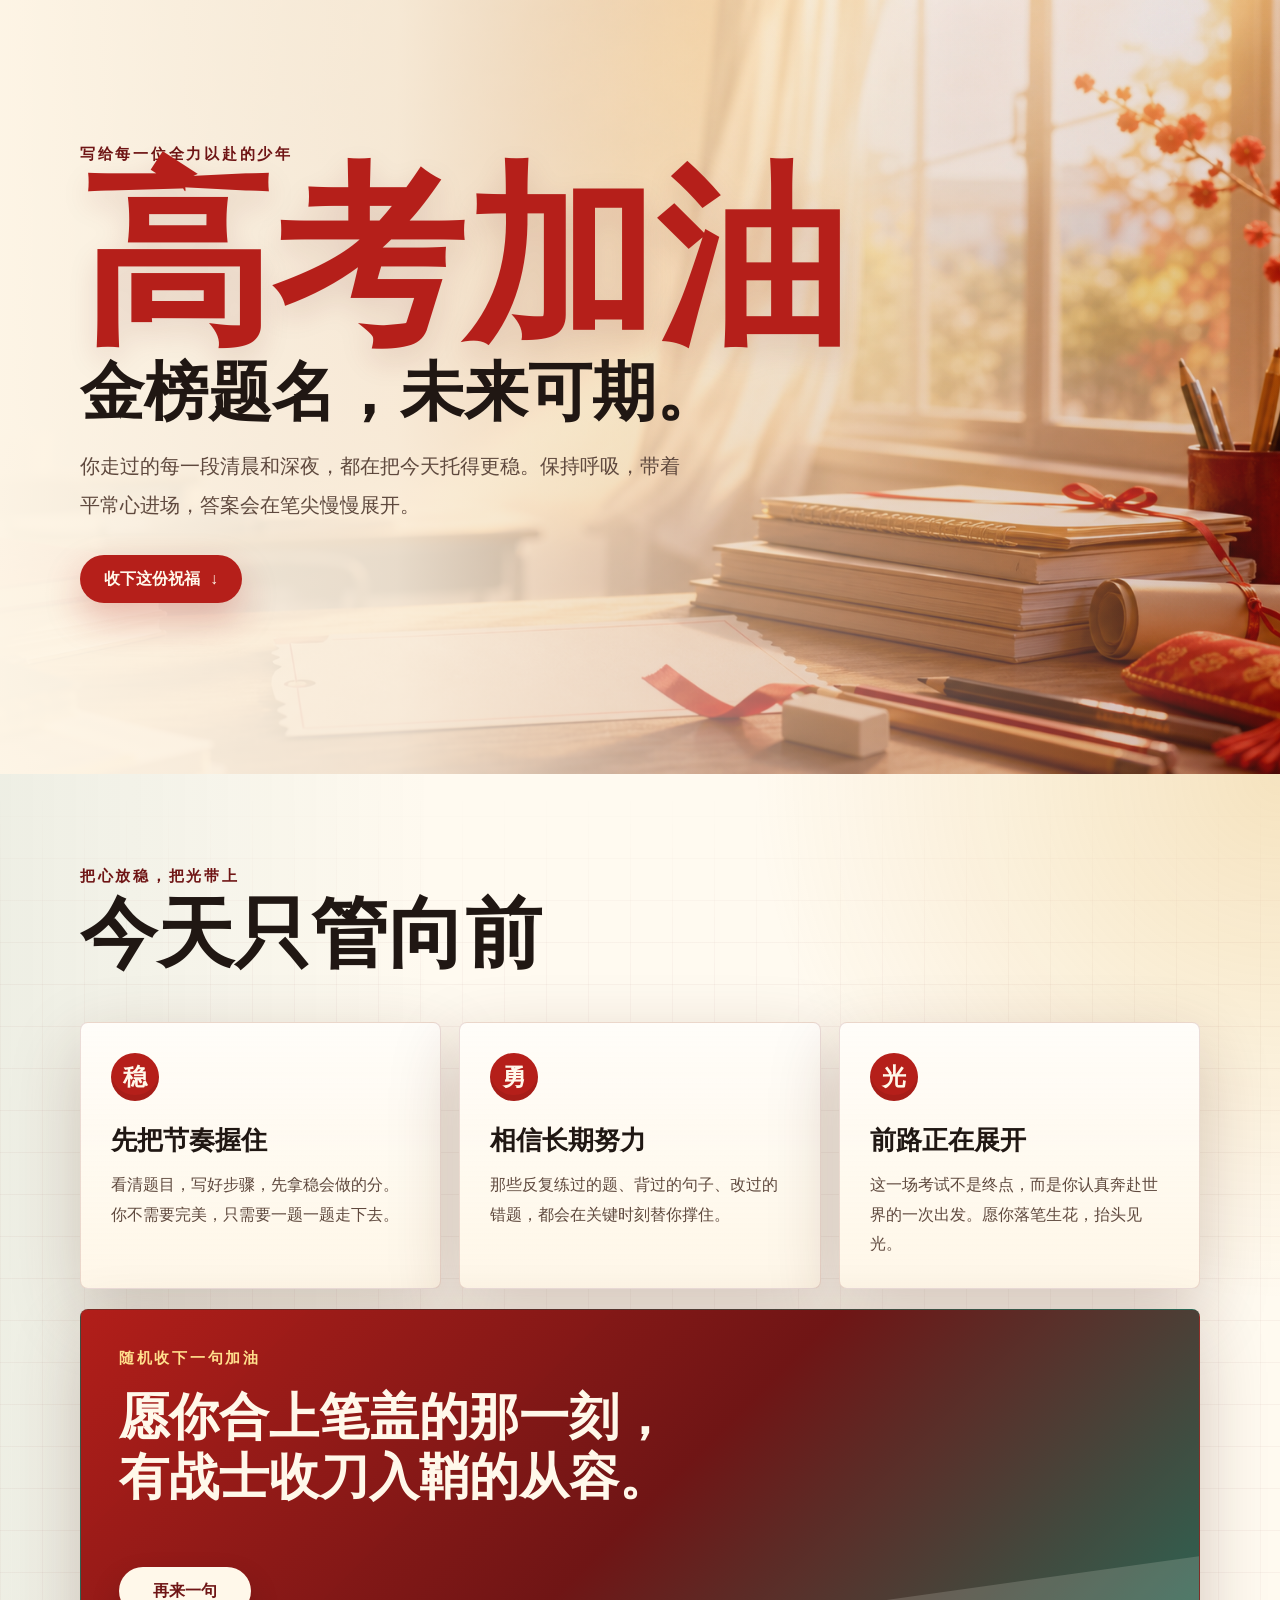
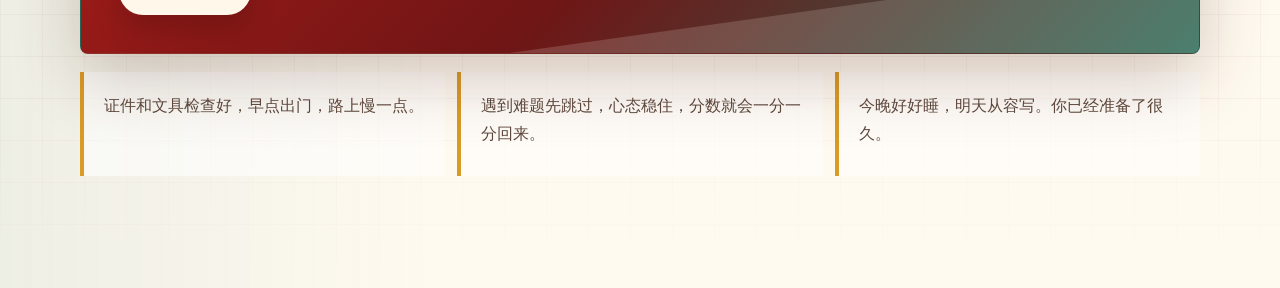
==== index.html @ 151a2efc "Create gaokao cheer site" ====
<!doctype html>
<html lang="zh-CN">
  <head>
    <meta charset="utf-8">
    <meta name="viewport" content="width=device-width, initial-scale=1">
    <title>高考加油 | 金榜题名 未来可期</title>
    <meta
      name="description"
      content="送给所有高考生的一页温暖祝福：高考加油，金榜题名，未来可期。"
    >
    <link rel="preload" href="assets/gaokao-hero.png" as="image">
    <link rel="stylesheet" href="styles.css">
  </head>
  <body>
    <main>
      <section class="hero" aria-labelledby="hero-title">
        <img
          class="hero__image"
          src="assets/gaokao-hero.png"
          alt="晨光中的课桌、书本和文具"
        >
        <div class="hero__veil" aria-hidden="true"></div>
        <div class="hero__content">
          <p class="hero__kicker">写给每一位全力以赴的少年</p>
          <h1 id="hero-title">高考加油</h1>
          <p class="hero__promise"><span>金榜题名，</span><span>未来可期。</span></p>
          <p class="hero__copy">
            你走过的每一段清晨和深夜，都在把今天托得更稳。保持呼吸，带着平常心进场，答案会在笔尖慢慢展开。
          </p>
          <a class="hero__link" href="#cheer">收下这份祝福</a>
        </div>
      </section>

      <section class="cheer" id="cheer" aria-labelledby="cheer-title">
        <div class="section-shell">
          <div class="section-heading">
            <p class="section-heading__eyebrow">把心放稳，把光带上</p>
            <h2 id="cheer-title">今天只管向前</h2>
          </div>

          <div class="wish-grid" aria-label="高考祝福">
            <article class="wish-card">
              <span class="wish-card__mark">稳</span>
              <h3>先把节奏握住</h3>
              <p>看清题目，写好步骤，先拿稳会做的分。你不需要完美，只需要一题一题走下去。</p>
            </article>
            <article class="wish-card">
              <span class="wish-card__mark">勇</span>
              <h3>相信长期努力</h3>
              <p>那些反复练过的题、背过的句子、改过的错题，都会在关键时刻替你撑住。</p>
            </article>
            <article class="wish-card">
              <span class="wish-card__mark">光</span>
              <h3>前路正在展开</h3>
              <p>这一场考试不是终点，而是你认真奔赴世界的一次出发。愿你落笔生花，抬头见光。</p>
            </article>
          </div>

          <div class="blessing-panel" aria-live="polite">
            <p class="blessing-panel__label">随机收下一句加油</p>
            <p class="blessing-panel__text" id="blessingText">
              愿你合上笔盖的那一刻，有战士收刀入鞘的从容。
            </p>
            <button class="blessing-panel__button" id="blessingButton" type="button">
              再来一句
            </button>
          </div>

          <div class="calm-notes" aria-label="考前安心短句">
            <p>证件和文具检查好，早点出门，路上慢一点。</p>
            <p>遇到难题先跳过，心态稳住，分数就会一分一分回来。</p>
            <p>今晚好好睡，明天从容写。你已经准备了很久。</p>
          </div>
        </div>
      </section>
    </main>

    <script src="script.js"></script>
  </body>
</html>
---- styles.css ----
:root {
  color-scheme: light;
  --ink: #201713;
  --ink-soft: #5f493e;
  --paper: #fff7e8;
  --paper-deep: #f5e3c4;
  --red: #b51f1a;
  --red-deep: #6f1515;
  --gold: #d89b26;
  --jade: #246d5a;
  --shadow: 0 24px 70px rgba(74, 30, 17, 0.22);
}

* {
  box-sizing: border-box;
}

html {
  scroll-behavior: smooth;
}

body {
  margin: 0;
  min-width: 320px;
  color: var(--ink);
  background:
    linear-gradient(135deg, rgba(181, 31, 26, 0.07), transparent 38%),
    linear-gradient(180deg, var(--paper), #fffdf6 46%, #f7ead5);
  font-family:
    "Songti SC",
    "Noto Serif CJK SC",
    "Source Han Serif SC",
    "STSong",
    serif;
}

body::selection {
  color: #fffaf0;
  background: var(--red);
}

a {
  color: inherit;
}

button,
a {
  -webkit-tap-highlight-color: transparent;
}

.hero {
  position: relative;
  display: grid;
  min-height: 86svh;
  overflow: hidden;
  isolation: isolate;
}

.hero__image,
.hero__veil {
  position: absolute;
  inset: 0;
}

.hero__image {
  z-index: -2;
  width: 100%;
  height: 100%;
  object-fit: cover;
  object-position: center;
  filter: saturate(1.06) contrast(1.02);
}

.hero__veil {
  z-index: -1;
  background:
    linear-gradient(90deg, rgba(255, 247, 232, 0.98) 0%, rgba(255, 247, 232, 0.86) 31%, rgba(255, 247, 232, 0.42) 57%, rgba(104, 32, 22, 0.1) 100%),
    linear-gradient(180deg, rgba(72, 17, 12, 0.05), rgba(105, 27, 18, 0.24));
}

.hero__content {
  width: min(1120px, calc(100% - 40px));
  margin: 0 auto;
  padding: clamp(42px, 9vh, 88px) 0 clamp(56px, 12vh, 108px);
  align-self: center;
}

.hero__kicker,
.section-heading__eyebrow,
.blessing-panel__label {
  margin: 0;
  color: var(--red-deep);
  font-size: clamp(0.8rem, 1.5vw, 0.95rem);
  font-weight: 700;
  letter-spacing: 0.18em;
  text-transform: uppercase;
}

.hero h1 {
  max-width: 6em;
  margin: 12px 0 0;
  color: var(--red);
  font-size: clamp(4.6rem, 16vw, 12rem);
  line-height: 0.86;
  letter-spacing: 0;
  text-shadow: 0 12px 30px rgba(108, 20, 14, 0.13);
}

.hero__promise {
  margin: 18px 0 0;
  color: var(--ink);
  font-size: clamp(1.8rem, 5vw, 4.5rem);
  font-weight: 800;
  line-height: 1.02;
}

.hero__promise span {
  display: inline-block;
  white-space: nowrap;
}

.hero__copy {
  max-width: 610px;
  margin: 22px 0 0;
  color: var(--ink-soft);
  font-size: clamp(1.02rem, 2.2vw, 1.28rem);
  line-height: 1.9;
}

.hero__link,
.blessing-panel__button {
  display: inline-flex;
  align-items: center;
  justify-content: center;
  min-height: 48px;
  border: 0;
  border-radius: 999px;
  background: var(--red);
  color: #fff8ea;
  font: 800 1rem/1 "Songti SC", "Noto Serif CJK SC", serif;
  letter-spacing: 0;
  text-decoration: none;
  box-shadow: 0 16px 36px rgba(181, 31, 26, 0.28);
  cursor: pointer;
  transition:
    transform 180ms ease,
    box-shadow 180ms ease,
    background 180ms ease;
}

.hero__link {
  margin-top: 30px;
  padding: 0 24px;
}

.hero__link::after {
  content: "↓";
  margin-left: 10px;
  font-family: serif;
}

.hero__link:hover,
.blessing-panel__button:hover {
  background: #941c18;
  box-shadow: 0 18px 44px rgba(181, 31, 26, 0.34);
  transform: translateY(-2px);
}

.hero__link:focus-visible,
.blessing-panel__button:focus-visible {
  outline: 3px solid rgba(36, 109, 90, 0.55);
  outline-offset: 4px;
}

.cheer {
  position: relative;
  padding: clamp(52px, 8vw, 92px) 0 clamp(64px, 9vw, 112px);
  background:
    linear-gradient(90deg, rgba(36, 109, 90, 0.08), transparent 34%),
    radial-gradient(circle at top right, rgba(216, 155, 38, 0.24), transparent 31%),
    #fffaf0;
}

.cheer::before {
  content: "";
  position: absolute;
  inset: 0;
  pointer-events: none;
  opacity: 0.32;
  background-image:
    linear-gradient(rgba(111, 21, 21, 0.13) 1px, transparent 1px),
    linear-gradient(90deg, rgba(111, 21, 21, 0.1) 1px, transparent 1px);
  background-size: 42px 42px;
  mask-image: linear-gradient(180deg, transparent, #000 18%, #000 82%, transparent);
}

.section-shell {
  position: relative;
  width: min(1120px, calc(100% - 40px));
  margin: 0 auto;
}

.section-heading {
  display: grid;
  gap: 10px;
  max-width: 720px;
}

.section-heading h2 {
  margin: 0;
  font-size: clamp(2.3rem, 6vw, 5.2rem);
  line-height: 1;
  letter-spacing: 0;
}

.wish-grid {
  display: grid;
  grid-template-columns: repeat(3, minmax(0, 1fr));
  gap: 18px;
  margin-top: clamp(28px, 5vw, 48px);
}

.wish-card {
  min-height: 260px;
  padding: clamp(22px, 3vw, 30px);
  border: 1px solid rgba(111, 21, 21, 0.14);
  border-radius: 8px;
  background:
    linear-gradient(180deg, rgba(255, 255, 255, 0.72), rgba(255, 247, 232, 0.92)),
    var(--paper);
  box-shadow: var(--shadow);
}

.wish-card__mark {
  display: grid;
  width: 48px;
  height: 48px;
  place-items: center;
  border-radius: 50%;
  background: var(--red);
  color: #fff8ea;
  font-size: 1.5rem;
  font-weight: 900;
  box-shadow: inset 0 -6px 0 rgba(0, 0, 0, 0.08);
}

.wish-card h3 {
  margin: 24px 0 0;
  font-size: clamp(1.35rem, 2.5vw, 1.65rem);
  line-height: 1.2;
}

.wish-card p {
  margin: 14px 0 0;
  color: var(--ink-soft);
  font-size: 1rem;
  line-height: 1.82;
}

.blessing-panel {
  position: relative;
  margin-top: 20px;
  min-height: 258px;
  padding: clamp(24px, 4vw, 38px);
  overflow: hidden;
  border: 1px solid rgba(36, 109, 90, 0.22);
  border-radius: 8px;
  background:
    linear-gradient(135deg, rgba(181, 31, 26, 0.94), rgba(111, 21, 21, 0.96) 52%, rgba(36, 109, 90, 0.94)),
    #7f1714;
  color: #fff8ea;
  box-shadow: 0 24px 68px rgba(71, 29, 19, 0.24);
}

.blessing-panel::after {
  content: "";
  position: absolute;
  inset: auto -10% -45% 38%;
  height: 210px;
  transform: rotate(-8deg);
  background: rgba(255, 248, 234, 0.16);
  pointer-events: none;
}

.blessing-panel__label {
  color: #ffdf8d;
}

.blessing-panel__text {
  position: relative;
  max-width: 760px;
  min-height: 3.1em;
  margin: 18px 0 24px;
  font-size: clamp(1.45rem, 4vw, 3.15rem);
  font-weight: 850;
  line-height: 1.2;
  text-wrap: balance;
}

.blessing-panel__button {
  position: relative;
  z-index: 1;
  min-width: 132px;
  padding: 0 22px;
  background: #fff8ea;
  color: var(--red-deep);
  box-shadow: 0 14px 30px rgba(0, 0, 0, 0.17);
}

.blessing-panel__button:hover {
  background: #ffeab4;
  color: #5c100e;
}

.calm-notes {
  display: grid;
  grid-template-columns: repeat(3, minmax(0, 1fr));
  gap: 12px;
  margin-top: 18px;
}

.calm-notes p {
  margin: 0;
  min-height: 104px;
  padding: 20px 20px 18px;
  border-left: 4px solid var(--gold);
  background: rgba(255, 255, 255, 0.58);
  color: var(--ink-soft);
  font-size: 0.98rem;
  line-height: 1.75;
}

.petal {
  position: fixed;
  z-index: 10;
  left: var(--x);
  top: var(--y);
  color: var(--petal-color);
  font-weight: 900;
  pointer-events: none;
  transform: translate(-50%, -50%);
  animation: petal-burst 900ms ease-out forwards;
}

@keyframes petal-burst {
  0% {
    opacity: 0;
    transform: translate(-50%, -50%) scale(0.62) rotate(0deg);
  }
  14% {
    opacity: 1;
  }
  100% {
    opacity: 0;
    transform:
      translate(calc(-50% + var(--dx)), calc(-50% + var(--dy)))
      scale(1.12)
      rotate(var(--rotate));
  }
}

@media (max-width: 900px) {
  .wish-grid,
  .calm-notes {
    grid-template-columns: 1fr;
  }

  .wish-card {
    min-height: 0;
  }
}

@media (max-width: 760px) {
  .hero {
    min-height: 82svh;
  }

  .hero__image {
    object-position: 58% center;
  }

  .hero__veil {
    background:
      linear-gradient(180deg, rgba(255, 247, 232, 0.96) 0%, rgba(255, 247, 232, 0.82) 46%, rgba(255, 247, 232, 0.35) 100%),
      linear-gradient(90deg, rgba(255, 247, 232, 0.95), rgba(255, 247, 232, 0.26));
  }

  .hero__content,
  .section-shell {
    width: min(100% - 28px, 1120px);
  }

  .hero__content {
    padding-top: 36px;
    padding-bottom: 48px;
    align-self: start;
  }

  .hero h1 {
    max-width: 4em;
    font-size: clamp(4rem, 23vw, 7rem);
  }

  .hero__promise {
    max-width: 7em;
  }

  .hero__copy {
    max-width: 28em;
    font-size: 1rem;
    line-height: 1.78;
  }

  .hero__link,
  .blessing-panel__button {
    width: 100%;
  }

  .blessing-panel {
    min-height: 250px;
  }

  .calm-notes p {
    min-height: 0;
  }
}

@media (prefers-reduced-motion: reduce) {
  *,
  *::before,
  *::after {
    scroll-behavior: auto !important;
    transition-duration: 0.001ms !important;
    animation-duration: 0.001ms !important;
    animation-iteration-count: 1 !important;
  }

  .petal {
    display: none;
  }
}
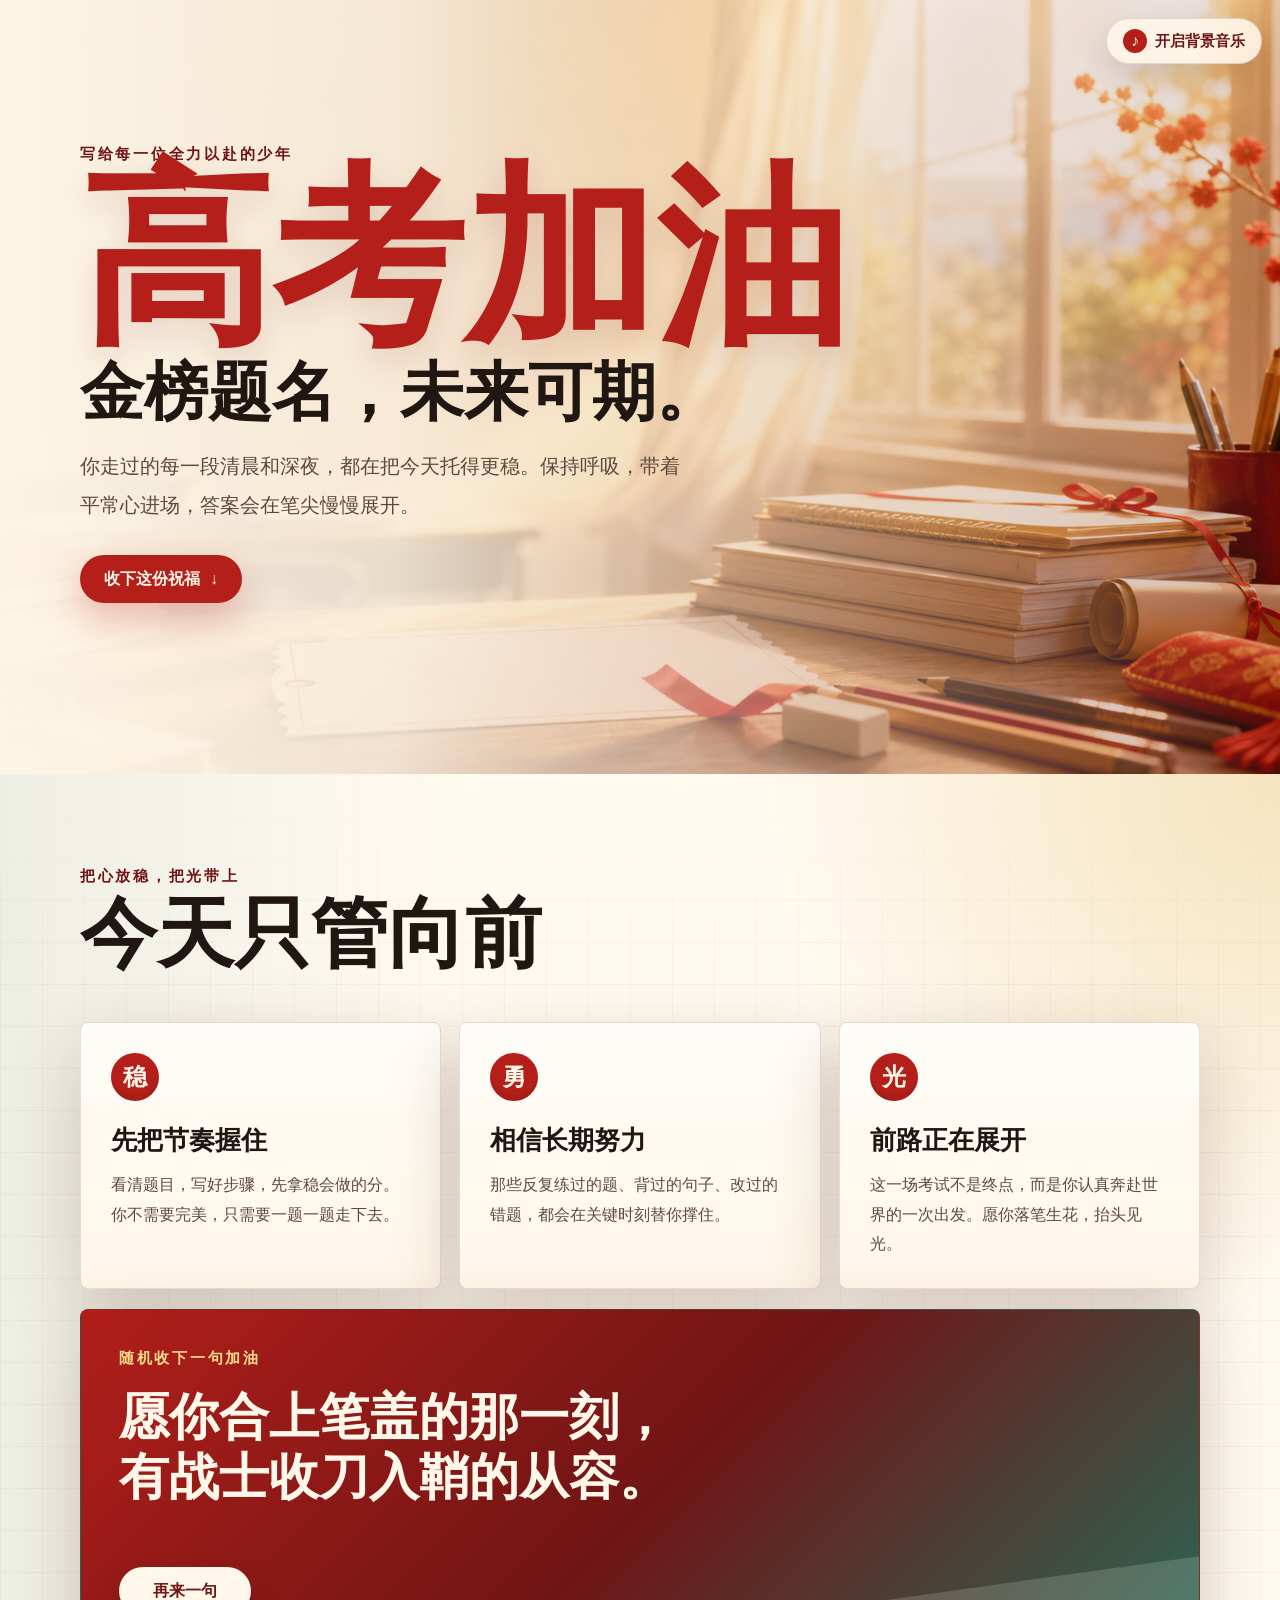
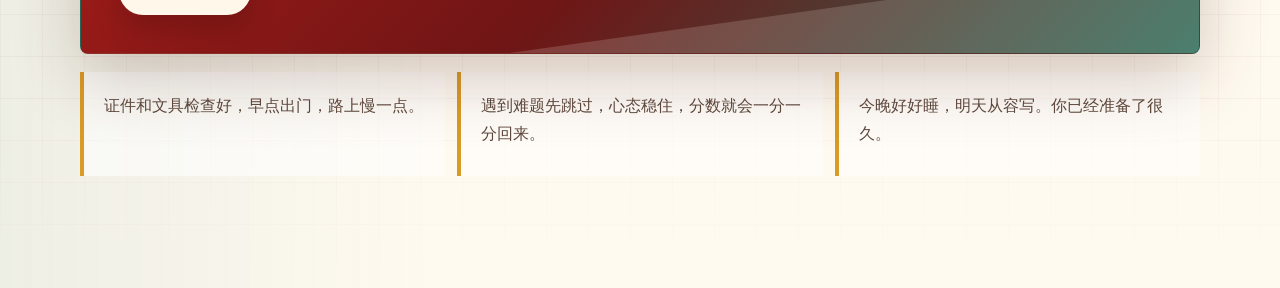
==== commit fa27f6ce: "Improve mobile layout and add music control" ====
--- a/index.html
+++ b/index.html
@@ -8,10 +8,22 @@
       name="description"
       content="送给所有高考生的一页温暖祝福：高考加油，金榜题名，未来可期。"
     >
+    <link rel="icon" href="data:,">
     <link rel="preload" href="assets/gaokao-hero.png" as="image">
     <link rel="stylesheet" href="styles.css">
   </head>
   <body>
+    <button
+      class="music-button"
+      id="musicButton"
+      type="button"
+      aria-pressed="false"
+      aria-label="开启背景音乐"
+    >
+      <span class="music-button__icon" aria-hidden="true">♪</span>
+      <span class="music-button__text">开启背景音乐</span>
+    </button>
+
     <main>
       <section class="hero" aria-labelledby="hero-title">
         <img
@@ -22,7 +34,7 @@
         <div class="hero__veil" aria-hidden="true"></div>
         <div class="hero__content">
           <p class="hero__kicker">写给每一位全力以赴的少年</p>
-          <h1 id="hero-title">高考加油</h1>
+          <h1 id="hero-title"><span>高考</span><span>加油</span></h1>
           <p class="hero__promise"><span>金榜题名，</span><span>未来可期。</span></p>
           <p class="hero__copy">
             你走过的每一段清晨和深夜，都在把今天托得更稳。保持呼吸，带着平常心进场，答案会在笔尖慢慢展开。
--- a/styles.css
+++ b/styles.css
@@ -48,6 +48,64 @@
   -webkit-tap-highlight-color: transparent;
 }
 
+.music-button {
+  position: fixed;
+  z-index: 20;
+  top: 18px;
+  right: 18px;
+  display: inline-flex;
+  align-items: center;
+  justify-content: center;
+  gap: 8px;
+  min-height: 46px;
+  padding: 0 16px;
+  border: 1px solid rgba(111, 21, 21, 0.15);
+  border-radius: 999px;
+  background: rgba(255, 248, 234, 0.88);
+  color: var(--red-deep);
+  font: 800 0.92rem/1 "Songti SC", "Noto Serif CJK SC", serif;
+  letter-spacing: 0;
+  box-shadow: 0 12px 30px rgba(74, 30, 17, 0.16);
+  backdrop-filter: blur(14px);
+  cursor: pointer;
+  transition:
+    transform 180ms ease,
+    background 180ms ease,
+    box-shadow 180ms ease;
+}
+
+.music-button__icon {
+  display: grid;
+  width: 24px;
+  height: 24px;
+  place-items: center;
+  border-radius: 50%;
+  background: var(--red);
+  color: #fff8ea;
+  font-size: 1rem;
+  line-height: 1;
+}
+
+.music-button[aria-pressed="true"] {
+  background: rgba(181, 31, 26, 0.92);
+  color: #fff8ea;
+}
+
+.music-button[aria-pressed="true"] .music-button__icon {
+  background: #fff8ea;
+  color: var(--red-deep);
+}
+
+.music-button:hover {
+  transform: translateY(-2px);
+  box-shadow: 0 16px 36px rgba(74, 30, 17, 0.22);
+}
+
+.music-button:focus-visible {
+  outline: 3px solid rgba(36, 109, 90, 0.55);
+  outline-offset: 4px;
+}
+
 .hero {
   position: relative;
   display: grid;
@@ -104,6 +162,11 @@
   line-height: 0.86;
   letter-spacing: 0;
   text-shadow: 0 12px 30px rgba(108, 20, 14, 0.13);
+}
+
+.hero h1 span {
+  display: inline-block;
+  white-space: nowrap;
 }
 
 .hero__promise {
@@ -371,12 +434,27 @@
 }
 
 @media (max-width: 760px) {
+  body {
+    padding-bottom: calc(82px + env(safe-area-inset-bottom));
+  }
+
+  .music-button {
+    top: auto;
+    right: 14px;
+    bottom: 14px;
+    left: 14px;
+    min-height: 54px;
+    padding: 0 18px;
+    font-size: 1rem;
+    box-shadow: 0 16px 40px rgba(74, 30, 17, 0.24);
+  }
+
   .hero {
-    min-height: 82svh;
+    min-height: min(760px, 100svh);
   }
 
   .hero__image {
-    object-position: 58% center;
+    object-position: 64% center;
   }
 
   .hero__veil {
@@ -391,37 +469,104 @@
   }
 
   .hero__content {
-    padding-top: 36px;
-    padding-bottom: 48px;
+    padding-top: calc(28px + env(safe-area-inset-top));
+    padding-bottom: 34px;
     align-self: start;
   }
 
+  .hero__kicker,
+  .section-heading__eyebrow,
+  .blessing-panel__label {
+    font-size: 0.78rem;
+    letter-spacing: 0.1em;
+  }
+
   .hero h1 {
-    max-width: 4em;
-    font-size: clamp(4rem, 23vw, 7rem);
+    max-width: 3.8em;
+    margin-top: 10px;
+    font-size: clamp(3.9rem, 20vw, 5.7rem);
+    line-height: 0.92;
+  }
+
+  .hero h1 span {
+    display: block;
   }
 
   .hero__promise {
-    max-width: 7em;
+    max-width: 8em;
+    margin-top: 14px;
+    font-size: clamp(1.55rem, 7.6vw, 2.15rem);
+    line-height: 1.08;
+  }
+
+  .hero__promise span {
+    display: block;
   }
 
   .hero__copy {
     max-width: 28em;
-    font-size: 1rem;
-    line-height: 1.78;
+    margin-top: 18px;
+    font-size: 0.98rem;
+    line-height: 1.72;
   }
 
   .hero__link,
   .blessing-panel__button {
     width: 100%;
+    min-height: 52px;
+  }
+
+  .hero__link {
+    margin-top: 24px;
+  }
+
+  .cheer {
+    padding: 42px 0 34px;
+  }
+
+  .section-heading {
+    gap: 8px;
+  }
+
+  .section-heading h2 {
+    font-size: clamp(2.25rem, 13vw, 3.25rem);
+    line-height: 1.04;
+  }
+
+  .wish-grid {
+    gap: 14px;
+    margin-top: 24px;
+  }
+
+  .wish-card {
+    padding: 22px;
+  }
+
+  .wish-card__mark {
+    width: 44px;
+    height: 44px;
+  }
+
+  .wish-card h3 {
+    margin-top: 18px;
   }
 
   .blessing-panel {
-    min-height: 250px;
+    min-height: 0;
+    margin-top: 16px;
+    padding: 22px;
+  }
+
+  .blessing-panel__text {
+    min-height: 0;
+    margin: 16px 0 22px;
+    font-size: clamp(1.55rem, 8.6vw, 2.1rem);
+    line-height: 1.18;
   }
 
   .calm-notes p {
     min-height: 0;
+    padding: 18px 18px 16px;
   }
 }
 
